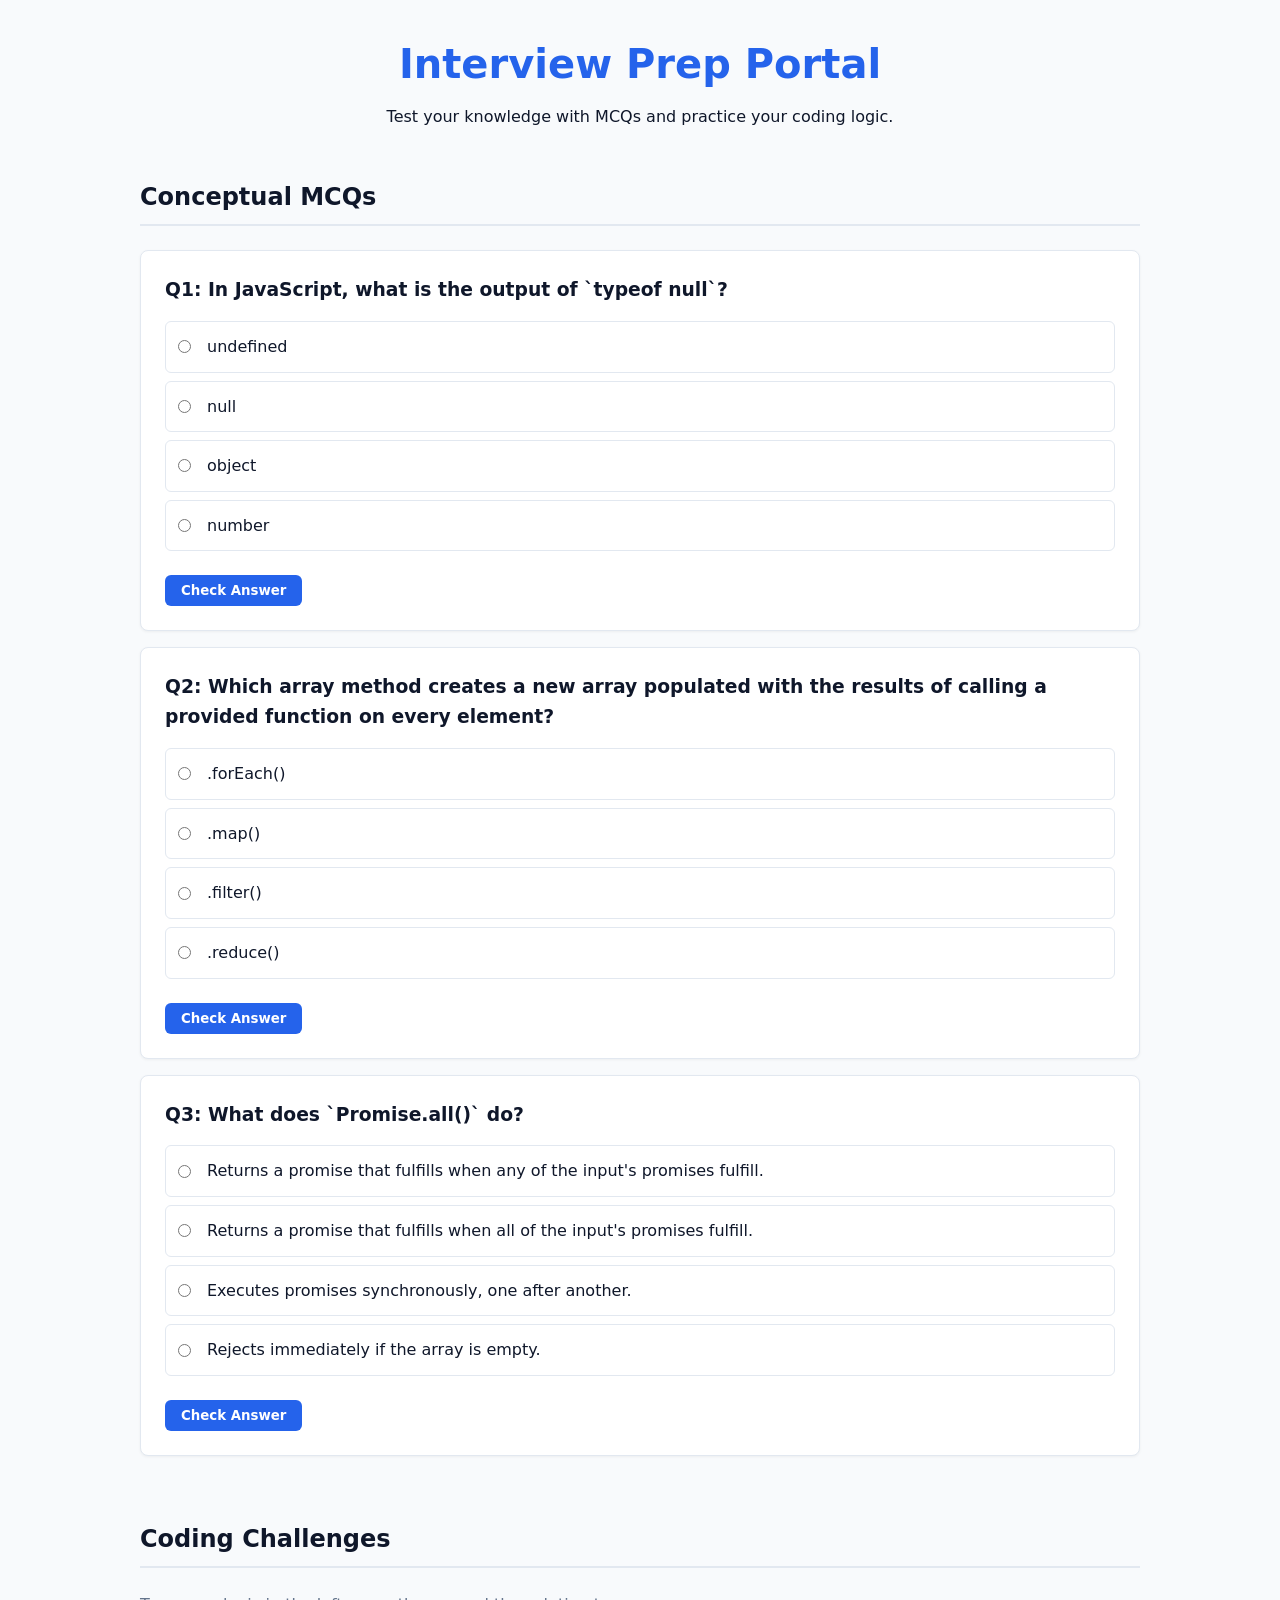
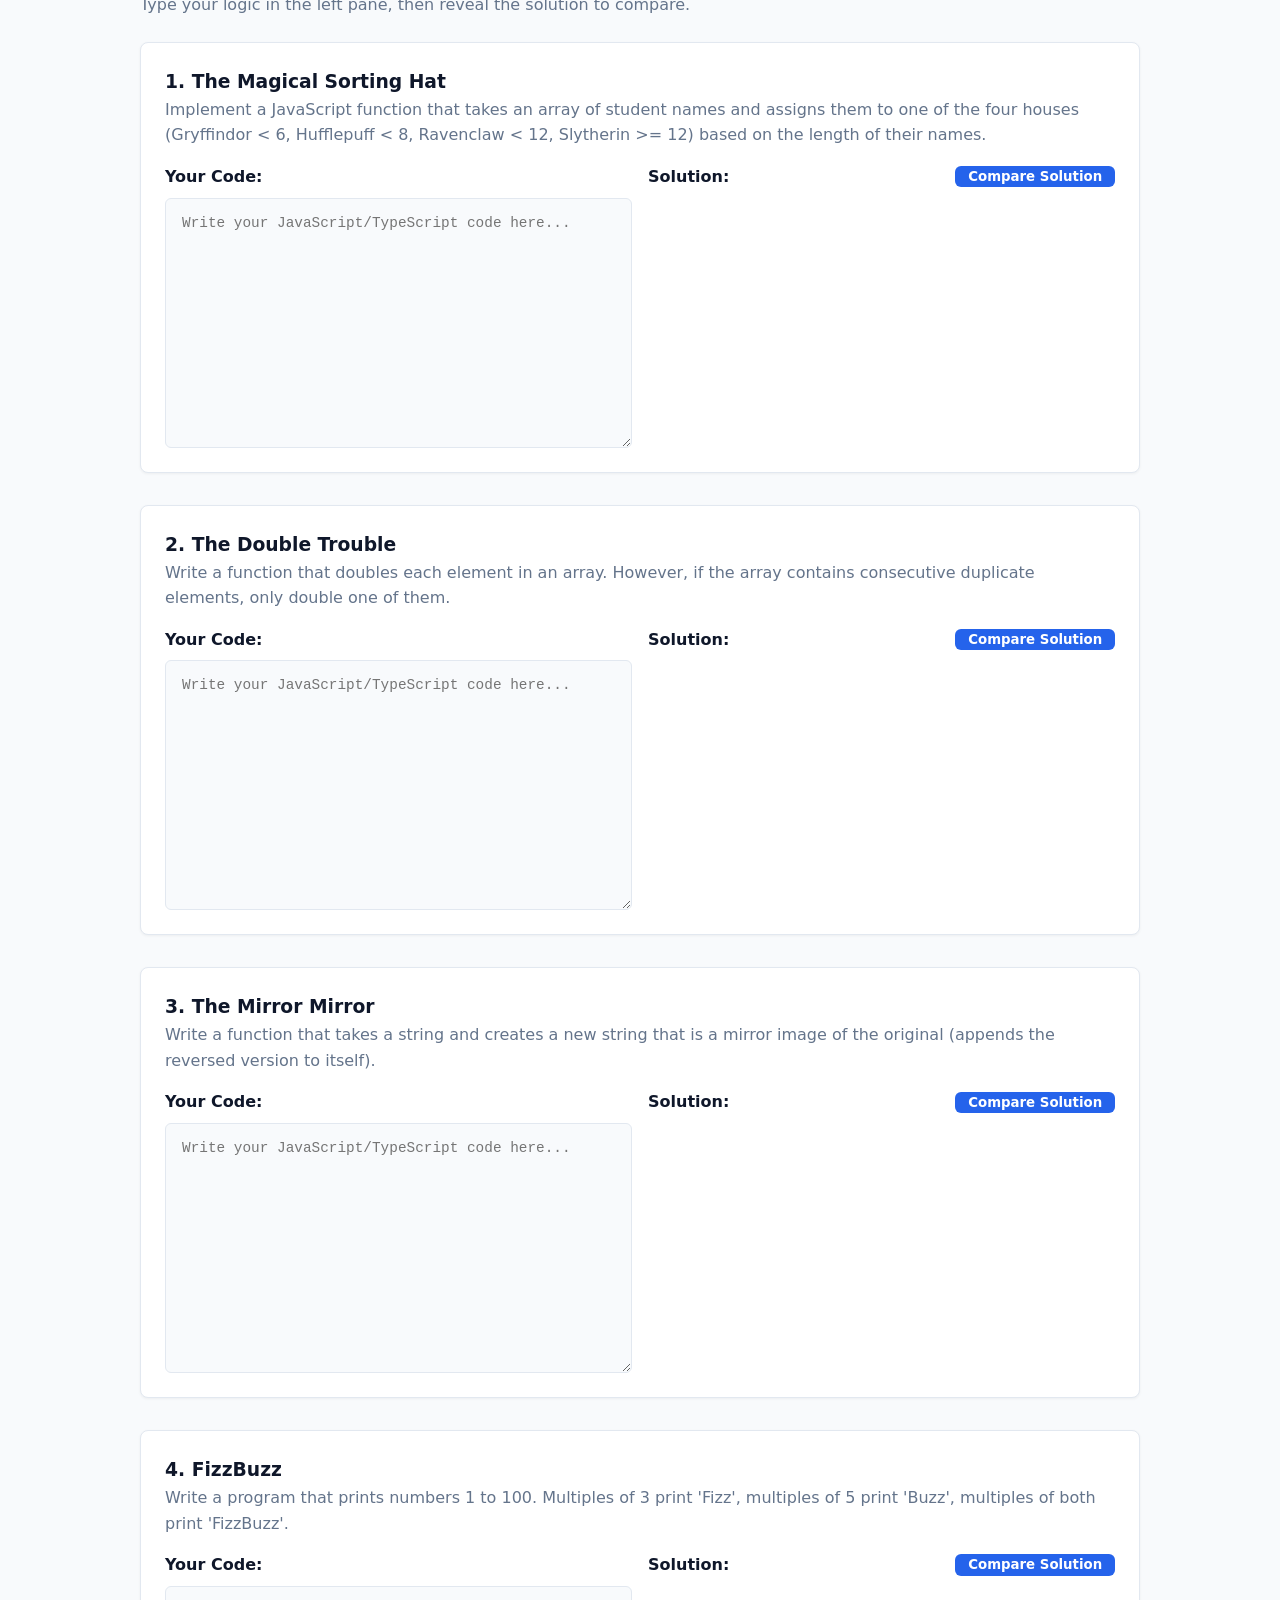
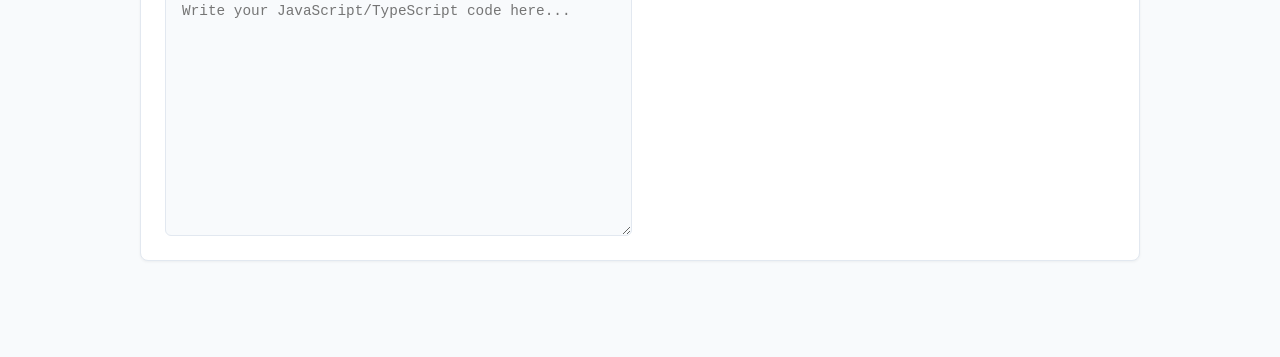
==== i.html @ 6fa6ce56 "first commit" ====
<!DOCTYPE html>
<html lang="en">
<head>
    <meta charset="UTF-8">
    <meta name="viewport" content="width=device-width, initial-scale=1.0">
    <title>Interview Prep Portal</title>
    <style>
        :root {
            --primary: #2563eb;
            --primary-hover: #1d4ed8;
            --bg-color: #f8fafc;
            --card-bg: #ffffff;
            --text-main: #0f172a;
            --text-muted: #64748b;
            --success: #16a34a;
            --error: #dc2626;
            --border: #e2e8f0;
        }

        * {
            box-sizing: border-box;
            margin: 0;
            padding: 0;
            font-family: 'Segoe UI', system-ui, -apple-system, sans-serif;
        }

        body {
            background-color: var(--bg-color);
            color: var(--text-main);
            line-height: 1.6;
            padding: 2rem 1rem;
        }

        .container {
            max-width: 1000px;
            margin: 0 auto;
        }

        header {
            text-align: center;
            margin-bottom: 3rem;
        }

        header h1 {
            font-size: 2.5rem;
            color: var(--primary);
            margin-bottom: 0.5rem;
        }

        section {
            margin-bottom: 4rem;
        }

        h2 {
            border-bottom: 2px solid var(--border);
            padding-bottom: 0.5rem;
            margin-bottom: 1.5rem;
        }

        /* MCQ Styles */
        .mcq-card {
            background: var(--card-bg);
            border: 1px solid var(--border);
            border-radius: 8px;
            padding: 1.5rem;
            margin-bottom: 1rem;
            box-shadow: 0 1px 3px rgba(0,0,0,0.05);
        }

        .mcq-options {
            list-style: none;
            margin-top: 1rem;
        }

        .mcq-options li {
            margin-bottom: 0.5rem;
        }

        .mcq-options label {
            display: flex;
            align-items: center;
            padding: 0.75rem;
            border: 1px solid var(--border);
            border-radius: 6px;
            cursor: pointer;
            transition: background 0.2s;
        }

        .mcq-options label:hover {
            background: var(--bg-color);
        }

        .mcq-options input[type="radio"] {
            margin-right: 1rem;
        }

        .feedback {
            margin-top: 1rem;
            font-weight: 600;
            display: none;
        }

        .feedback.correct { color: var(--success); display: block; }
        .feedback.incorrect { color: var(--error); display: block; }

        button {
            background-color: var(--primary);
            color: white;
            border: none;
            padding: 0.5rem 1rem;
            border-radius: 6px;
            font-weight: 600;
            cursor: pointer;
            margin-top: 1rem;
            transition: background 0.2s;
        }

        button:hover { background-color: var(--primary-hover); }

        /* Coding Problem Styles */
        .code-card {
            background: var(--card-bg);
            border: 1px solid var(--border);
            border-radius: 8px;
            padding: 1.5rem;
            margin-bottom: 2rem;
            box-shadow: 0 1px 3px rgba(0,0,0,0.05);
        }

        .code-description {
            margin-bottom: 1rem;
            color: var(--text-muted);
        }

        .editor-container {
            display: flex;
            flex-direction: column;
            gap: 1rem;
        }

        @media (min-width: 768px) {
            .editor-container {
                flex-direction: row;
            }
        }

        .code-area {
            flex: 1;
            display: flex;
            flex-direction: column;
        }

        textarea, pre {
            width: 100%;
            height: 250px;
            padding: 1rem;
            border-radius: 6px;
            font-family: 'Courier New', Courier, monospace;
            font-size: 0.9rem;
            border: 1px solid var(--border);
            resize: vertical;
        }

        textarea {
            background: var(--bg-color);
            color: var(--text-main);
        }

        textarea:focus {
            outline: none;
            border-color: var(--primary);
            box-shadow: 0 0 0 3px rgba(37, 99, 235, 0.1);
        }

        pre {
            background: #1e293b;
            color: #f8fafc;
            overflow-x: auto;
            display: none; 
        }

        .solution-wrapper {
            flex: 1;
            display: flex;
            flex-direction: column;
        }
        
        .solution-wrapper.visible pre {
            display: block;
        }

        .top-bar {
            display: flex;
            justify-content: space-between;
            align-items: center;
            margin-bottom: 0.5rem;
        }
    </style>
</head>
<body>

    <div class="container">
        <header>
            <h1>Interview Prep Portal</h1>
            <p>Test your knowledge with MCQs and practice your coding logic.</p>
        </header>

        <section id="mcq-section">
            <h2>Conceptual MCQs</h2>
            <div id="mcq-container">
                </div>
        </section>

        <section id="coding-section">
            <h2>Coding Challenges</h2>
            <p style="margin-bottom: 1.5rem; color: var(--text-muted);">Type your logic in the left pane, then reveal the solution to compare.</p>
            <div id="coding-container">
                </div>
        </section>
    </div>

    <script>
        // --- MCQ Data ---
        const mcqs = [
            {
                id: 1,
                question: "In JavaScript, what is the output of `typeof null`?",
                options: ["undefined", "null", "object", "number"],
                answer: 2 
            },
            {
                id: 2,
                question: "Which array method creates a new array populated with the results of calling a provided function on every element?",
                options: [".forEach()", ".map()", ".filter()", ".reduce()"],
                answer: 1 
            },
            {
                id: 3,
                question: "What does `Promise.all()` do?",
                options: [
                    "Returns a promise that fulfills when any of the input's promises fulfill.",
                    "Returns a promise that fulfills when all of the input's promises fulfill.",
                    "Executes promises synchronously, one after another.",
                    "Rejects immediately if the array is empty."
                ],
                answer: 1
            }
        ];

        // --- Coding Problems Data ---
        const codingProblems = [
            {
                id: 1,
                title: "1. The Magical Sorting Hat",
                description: "Implement a JavaScript function that takes an array of student names and assigns them to one of the four houses (Gryffindor < 6, Hufflepuff < 8, Ravenclaw < 12, Slytherin >= 12) based on the length of their names.",
                solution: "function SortSstudent(e) {\n    const house = [\"Gryffindor\", \"Hufflepuff\", \"Ravenclaw\", \"Slytherin\"];\n\n    for (let i = 0; i < e.length; i++) {\n        if (e[i].length < 6) {\n            console.log(e[i] + \"-\" + house[0]);\n        } else if (e[i].length < 8) {\n            console.log(e[i] + \"-\" + house[1]);\n        } else if (e[i].length < 12) {\n            console.log(e[i] + \"-\" + house[2]);\n        } else {\n            console.log(e[i] + \"-\" + house[3]);\n            break;\n        }\n    }\n}"
            },
            {
                id: 2,
                title: "2. The Double Trouble",
                description: "Write a function that doubles each element in an array. However, if the array contains consecutive duplicate elements, only double one of them.",
                solution: "function Doubles(e) {\n    const result = []\n    for (let i = 0; i < e.length; i++) {\n        if (e[i] > 0 && e[i] === e[i - 1]) {\n            result.push(e[i]);\n        } else {\n            result.push(e[i] * 2);\n        }\n    }\n    return result;\n}"
            },
            {
                id: 3,
                title: "3. The Mirror Mirror",
                description: "Write a function that takes a string and creates a new string that is a mirror image of the original (appends the reversed version to itself).",
                solution: "function MirrorMirror(e) {\n    const reverse = e.split(\"\").reverse().join(\"\");\n    return e + reverse;\n}"
            },
            {
                id: 4,
                title: "4. FizzBuzz",
                description: "Write a program that prints numbers 1 to 100. Multiples of 3 print 'Fizz', multiples of 5 print 'Buzz', multiples of both print 'FizzBuzz'.",
                solution: "function FizzBuzz() {\n    for (let i = 1; i <= 100; i++) {\n        if (i % 3 === 0 && i % 5 === 0) {\n            console.log(\"FizzBuzz\")\n        } else if (i % 3 === 0) {\n            console.log(\"Fizz\")\n        } else if (i % 5 === 0) {\n            console.log(\"Buzz\")\n        } else {\n            console.log(i)\n        }\n    }\n}"
            }
        ];

        // --- Render MCQs ---
        const mcqContainer = document.getElementById('mcq-container');
        
        mcqs.forEach((q, index) => {
            const card = document.createElement('div');
            card.className = 'mcq-card';
            
            let optionsHTML = '';
            q.options.forEach((opt, optIdx) => {
                optionsHTML += `
                    <li>
                        <label>
                            <input type="radio" name="q${q.id}" value="${optIdx}">
                            ${opt}
                        </label>
                    </li>
                `;
            });

            card.innerHTML = `
                <h3>Q${index + 1}: ${q.question}</h3>
                <ul class="mcq-options">
                    ${optionsHTML}
                </ul>
                <button onclick="checkAnswer(${q.id}, ${q.answer})">Check Answer</button>
                <div id="feedback-${q.id}" class="feedback"></div>
            `;
            mcqContainer.appendChild(card);
        });

        // Fixed the query selectors in this function
        function checkAnswer(questionId, correctAnswerIndex) {
            const selected = document.querySelector(`input[name="q${questionId}"]:checked`);
            const feedbackEl = document.getElementById(`feedback-${questionId}`);
            
            if (!selected) {
                feedbackEl.textContent = "Please select an option first.";
                feedbackEl.className = "feedback incorrect";
                return;
            }

            if (parseInt(selected.value) === correctAnswerIndex) {
                feedbackEl.textContent = "Correct! Well done.";
                feedbackEl.className = "feedback correct";
            } else {
                feedbackEl.textContent = "Incorrect. Try again!";
                feedbackEl.className = "feedback incorrect";
            }
        }

        // --- Render Coding Problems ---
        const codingContainer = document.getElementById('coding-container');

        codingProblems.forEach((prob) => {
            const card = document.createElement('div');
            card.className = 'code-card';
            
            card.innerHTML = `
                <h3>${prob.title}</h3>
                <p class="code-description">${prob.description}</p>
                
                <div class="editor-container">
                    <div class="code-area">
                        <div class="top-bar">
                            <strong>Your Code:</strong>
                        </div>
                        <textarea placeholder="Write your JavaScript/TypeScript code here..."></textarea>
                    </div>
                    
                    <div class="solution-wrapper" id="solution-wrapper-${prob.id}">
                        <div class="top-bar">
                            <strong>Solution:</strong>
                            <button onclick="toggleSolution(${prob.id})" style="margin-top: 0; padding: 0.2rem 0.8rem;">Compare Solution</button>
                        </div>
                        <pre><code>${prob.solution.replace(/</g, '&lt;').replace(/>/g, '&gt;')}</code></pre>
                    </div>
                </div>
            `;
            codingContainer.appendChild(card);
        });

        // Fixed the element targeting in this function
        function toggleSolution(problemId) {
            const wrapper = document.getElementById(`solution-wrapper-${problemId}`);
            wrapper.classList.toggle('visible');
            
            const btn = wrapper.querySelector('button');
            if (wrapper.classList.contains('visible')) {
                btn.textContent = 'Hide Solution';
            } else {
                btn.textContent = 'Compare Solution';
            }
        }
    </script>
</body>
</html>
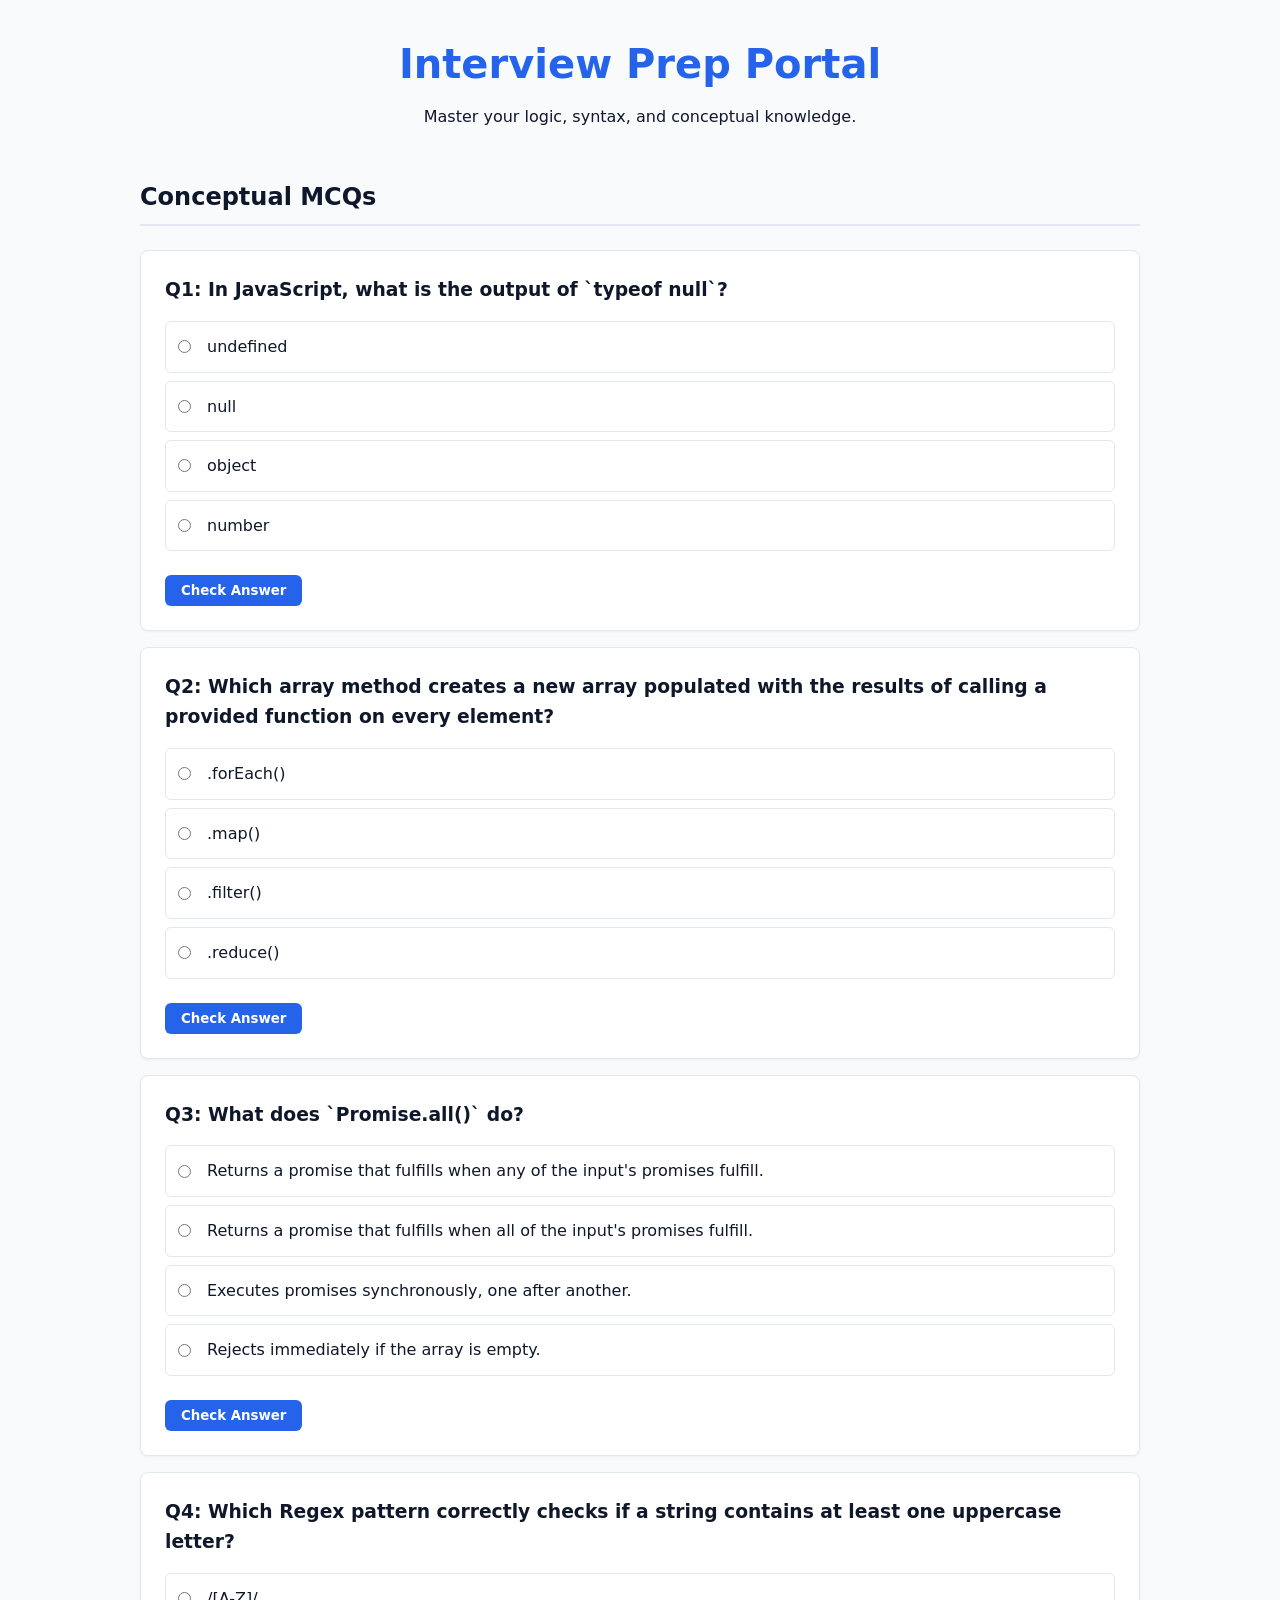
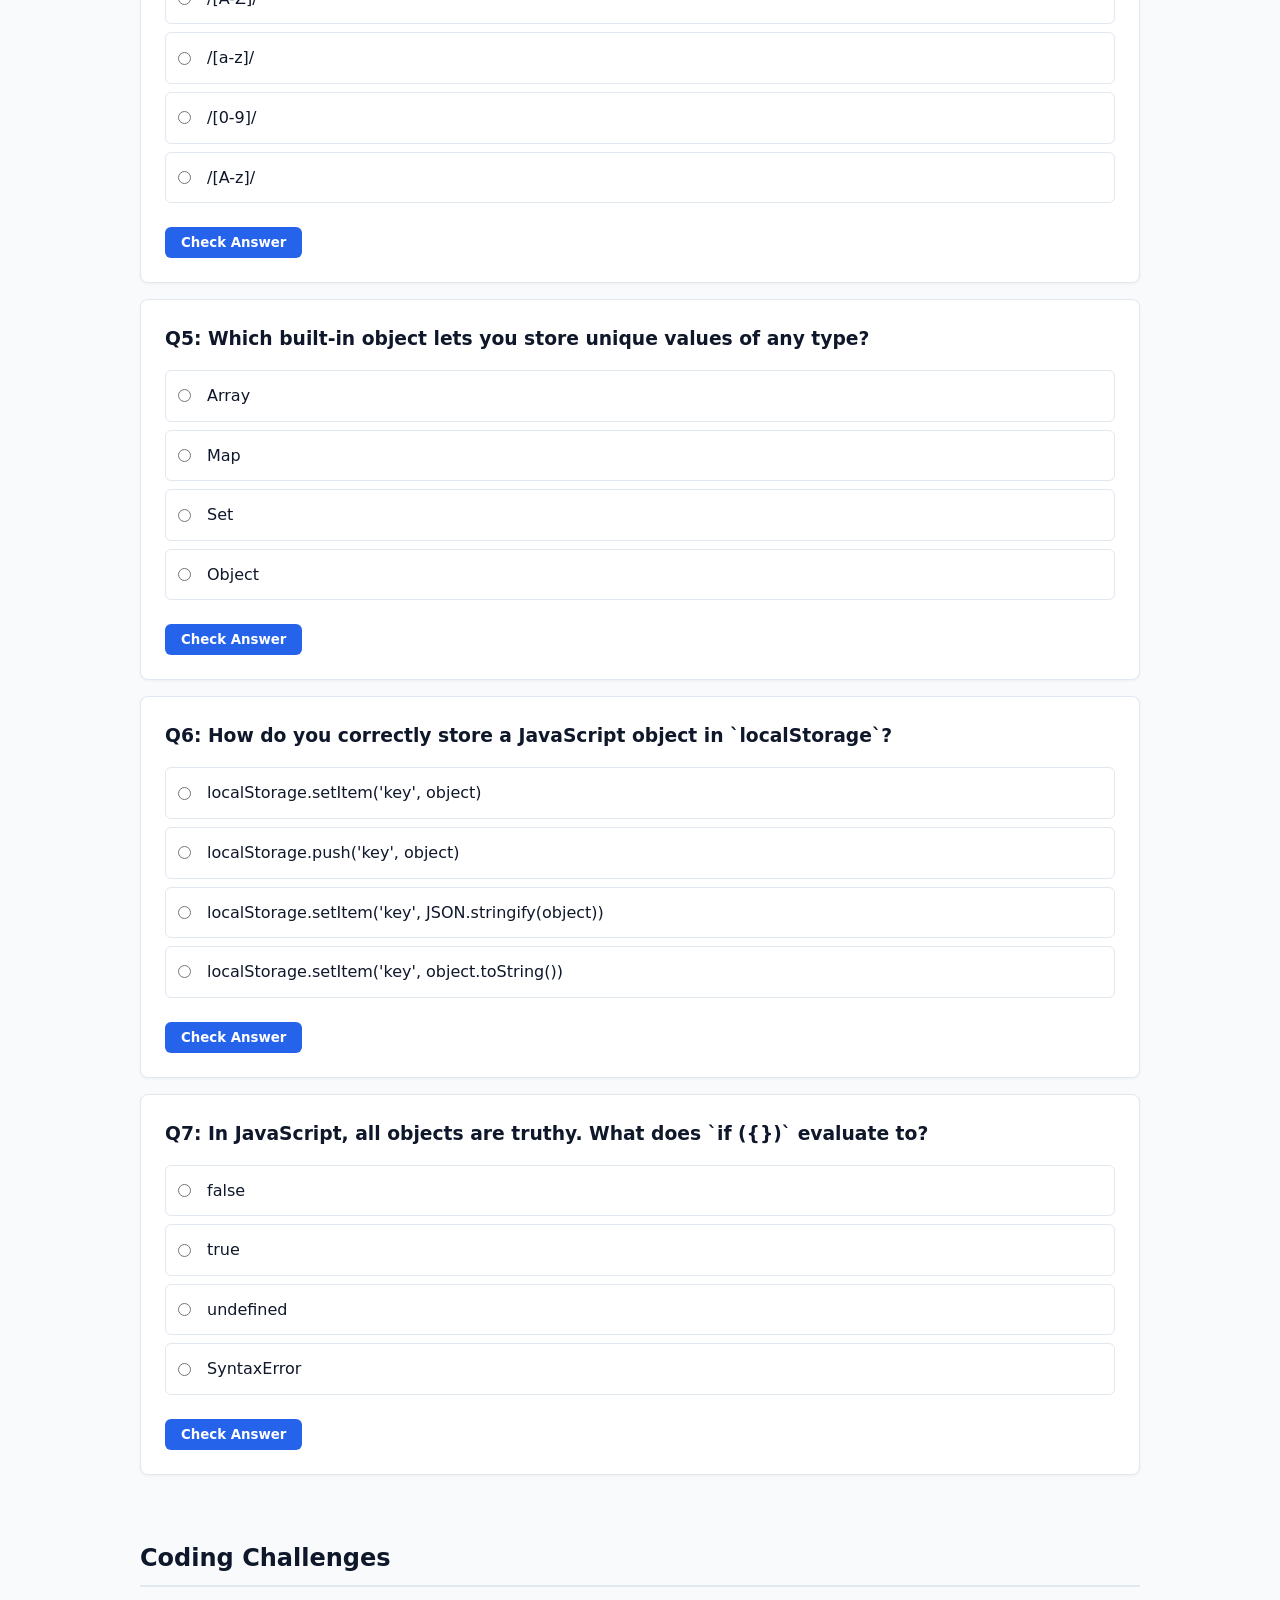
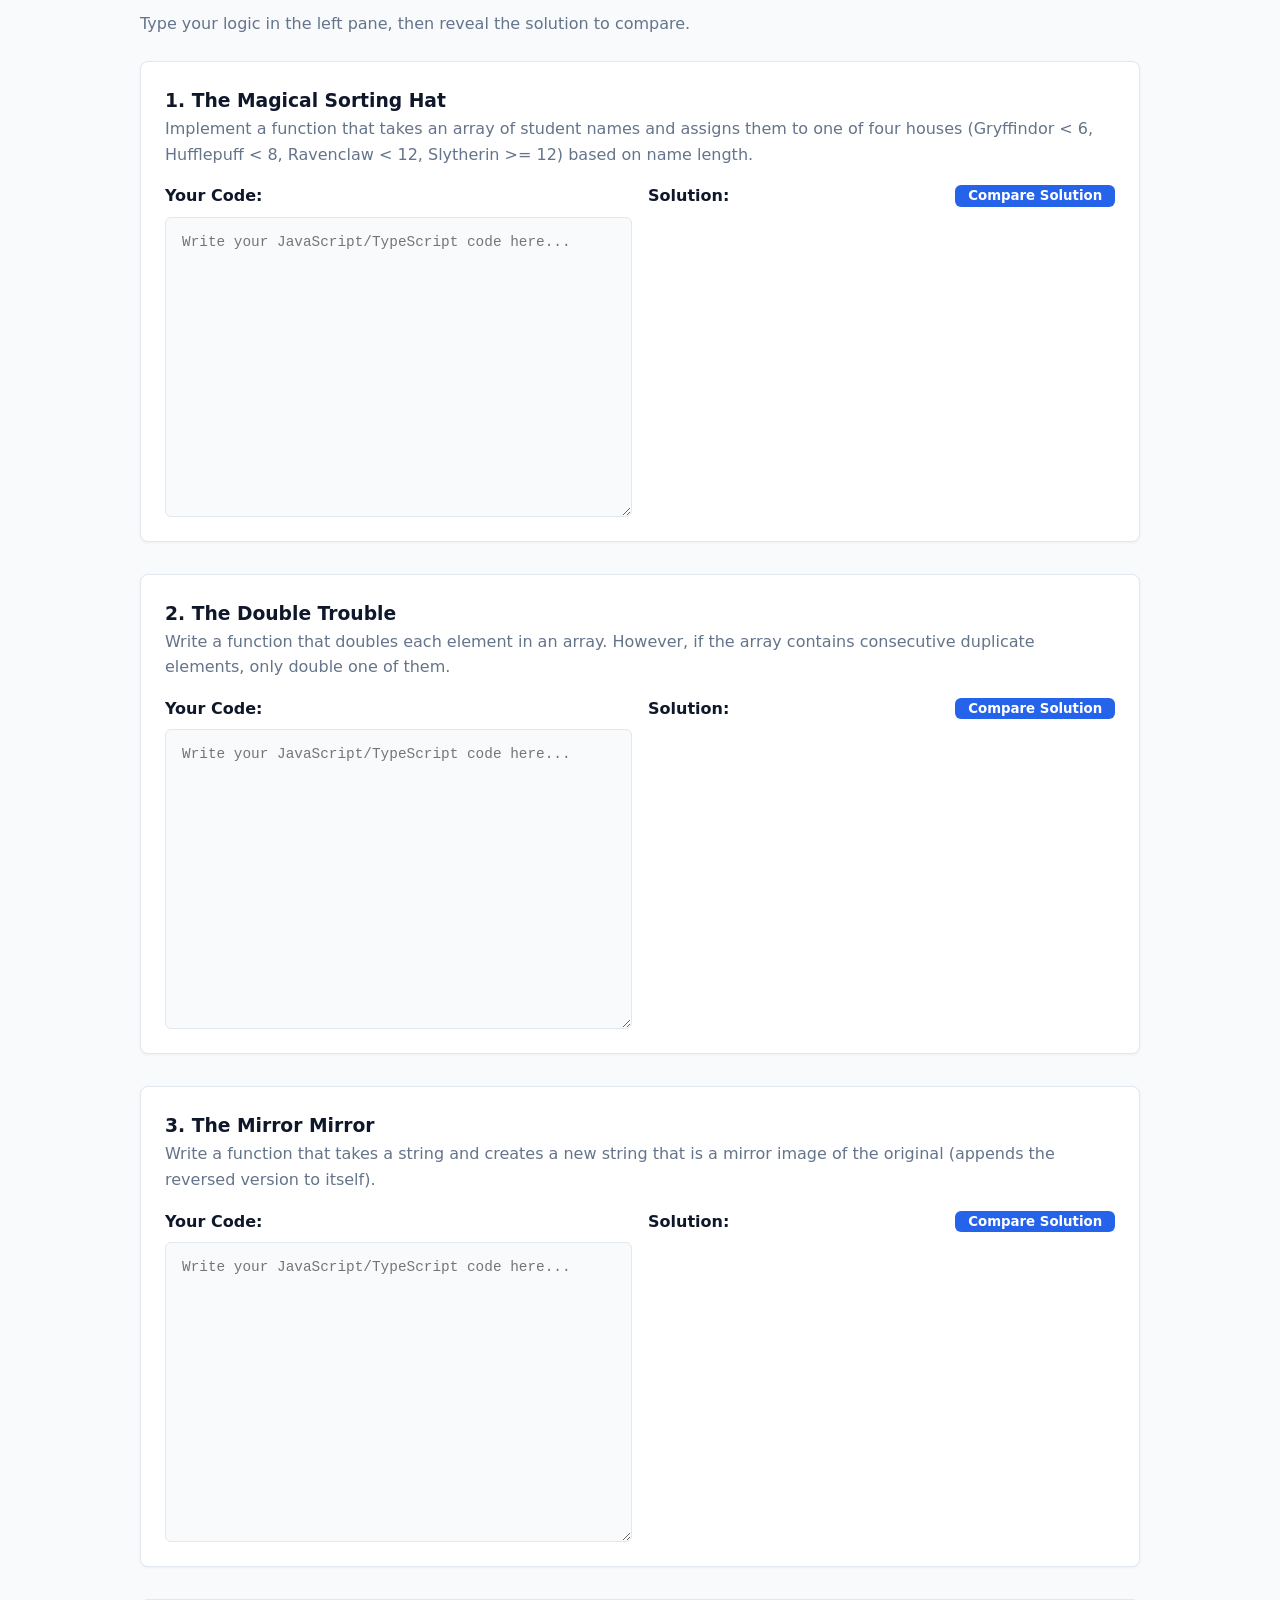
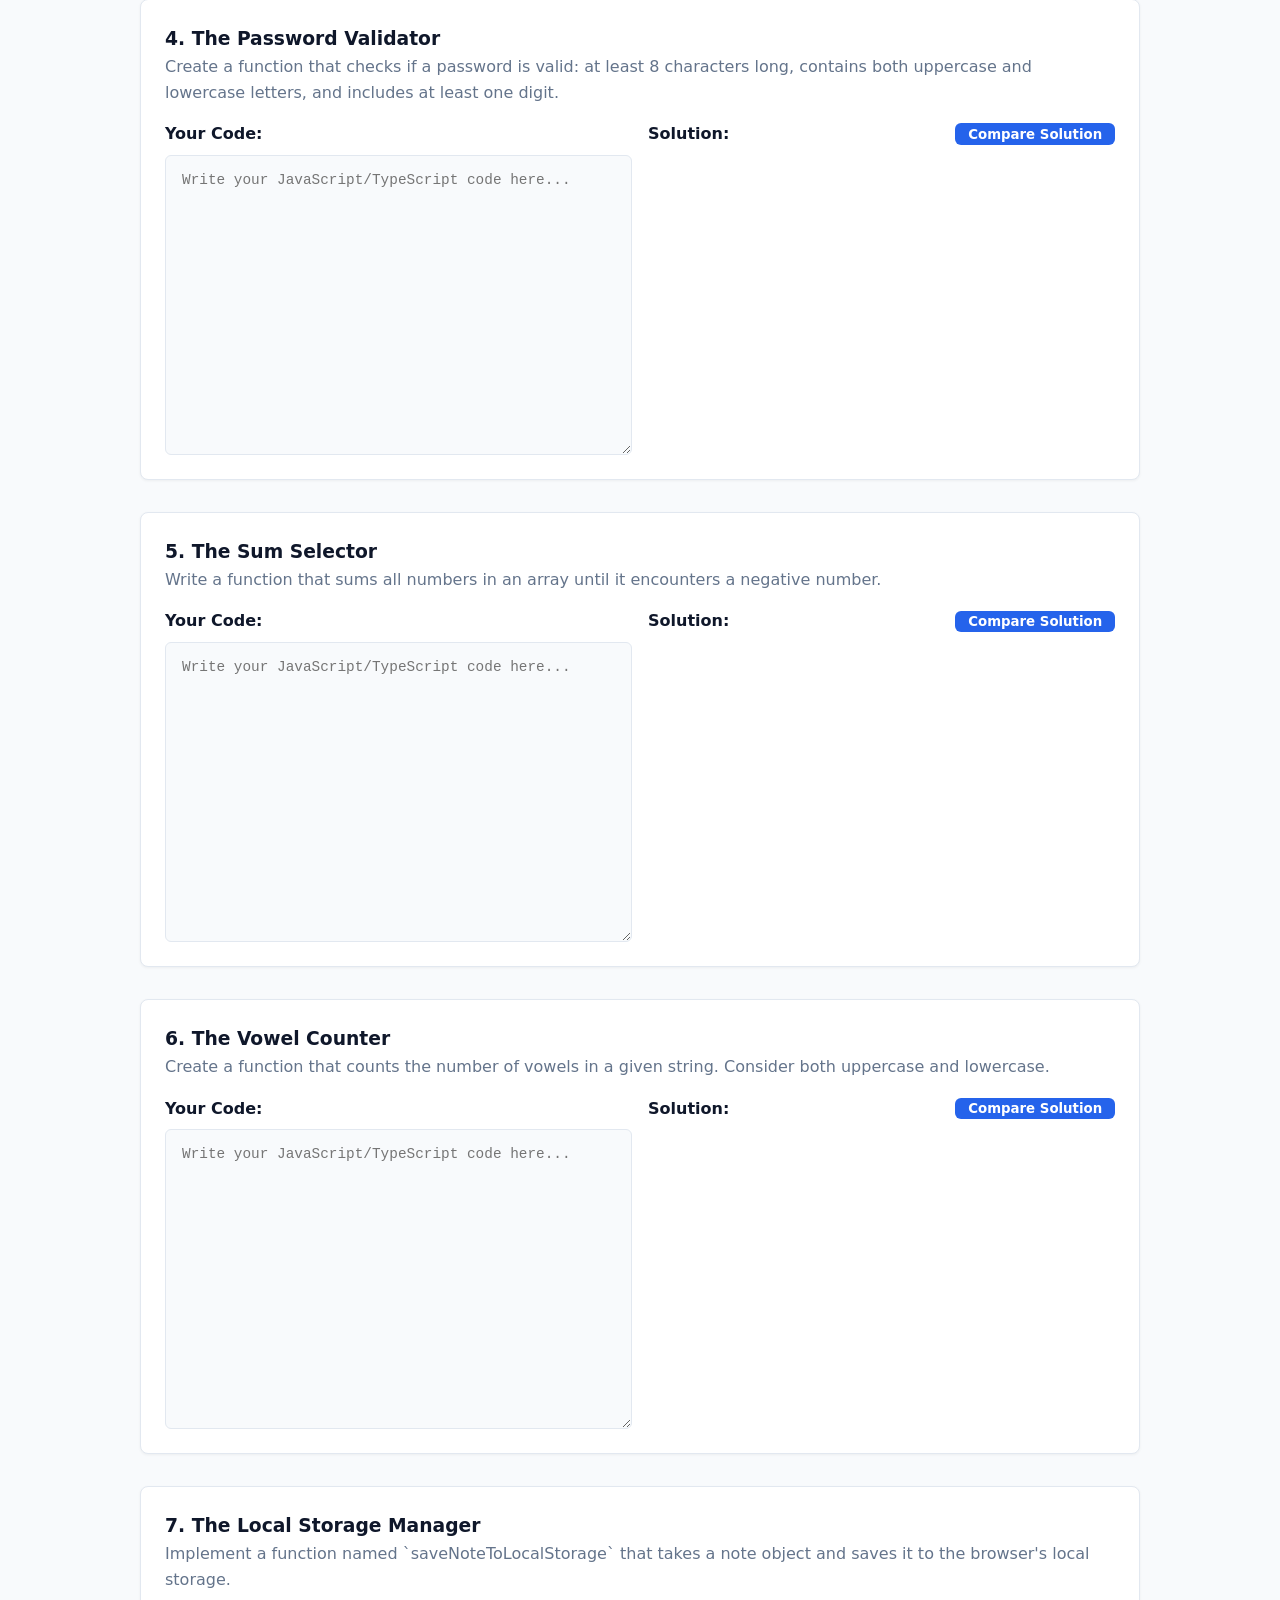
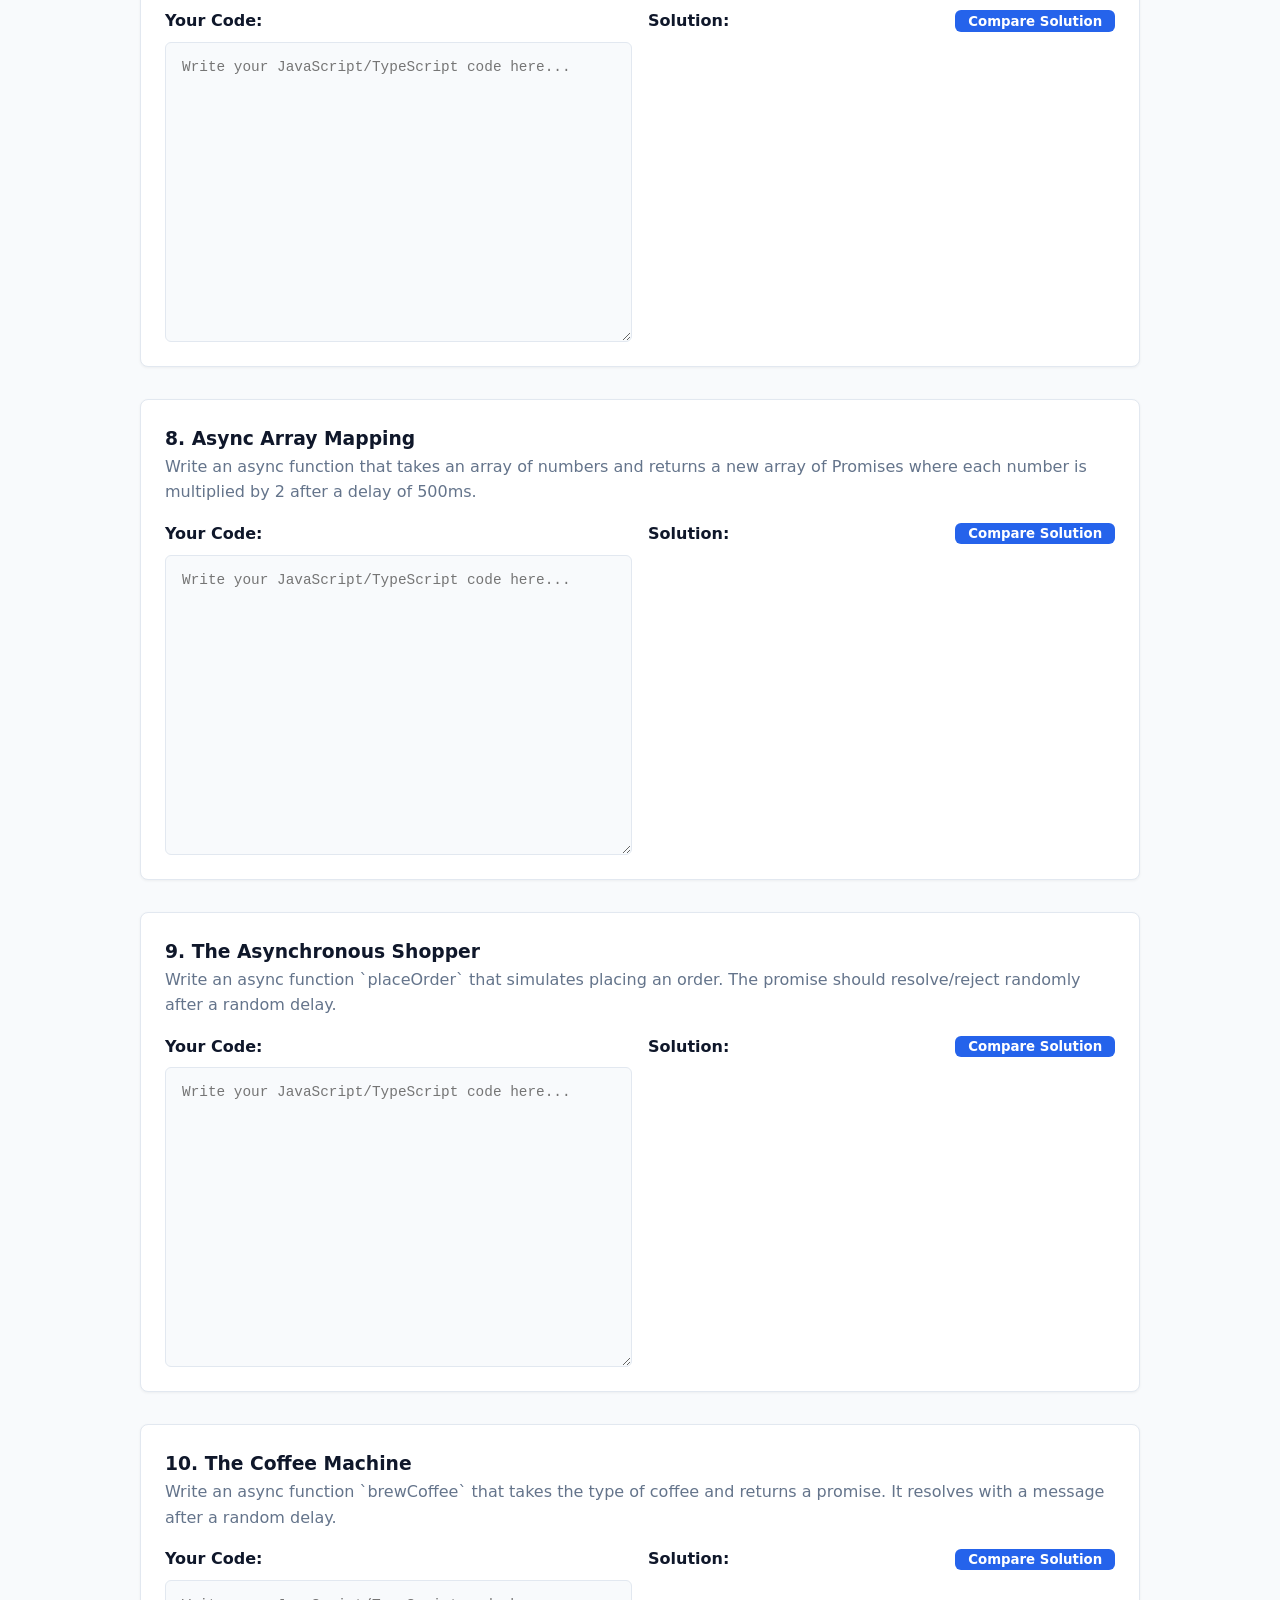
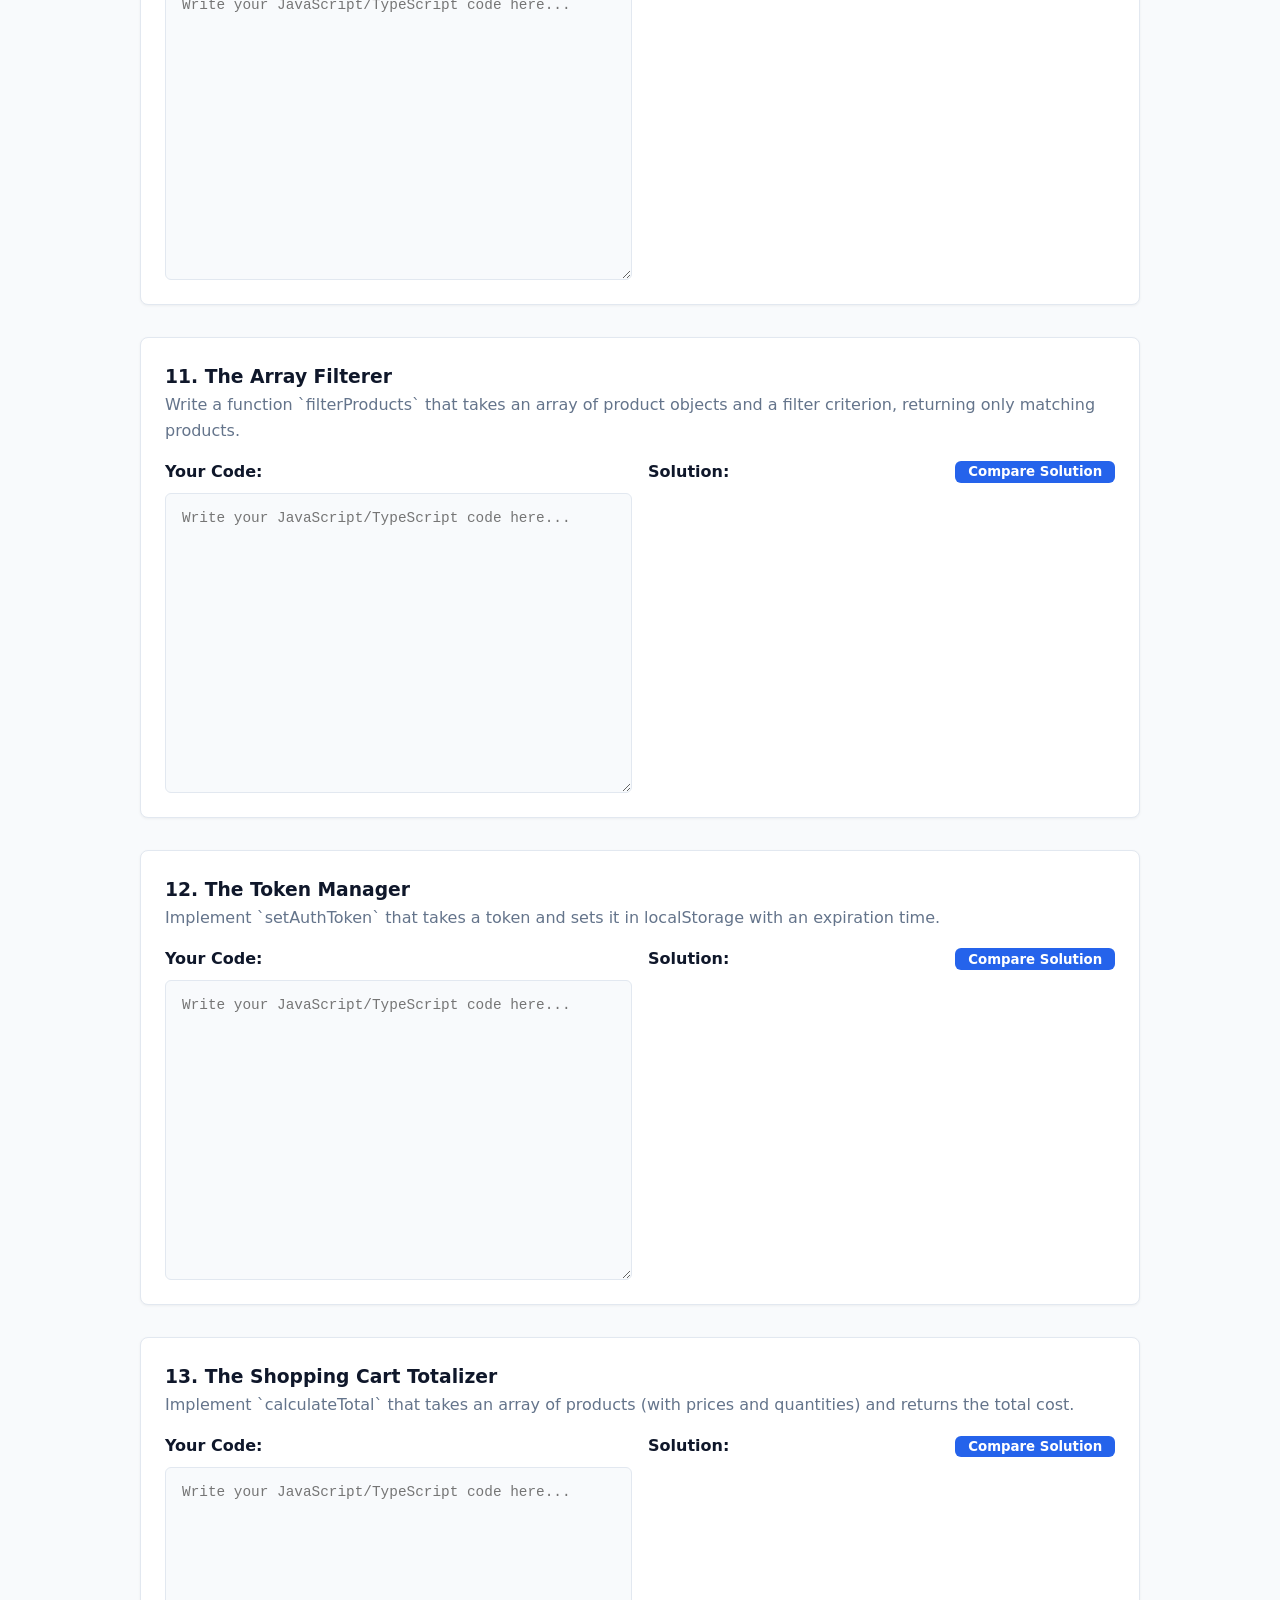
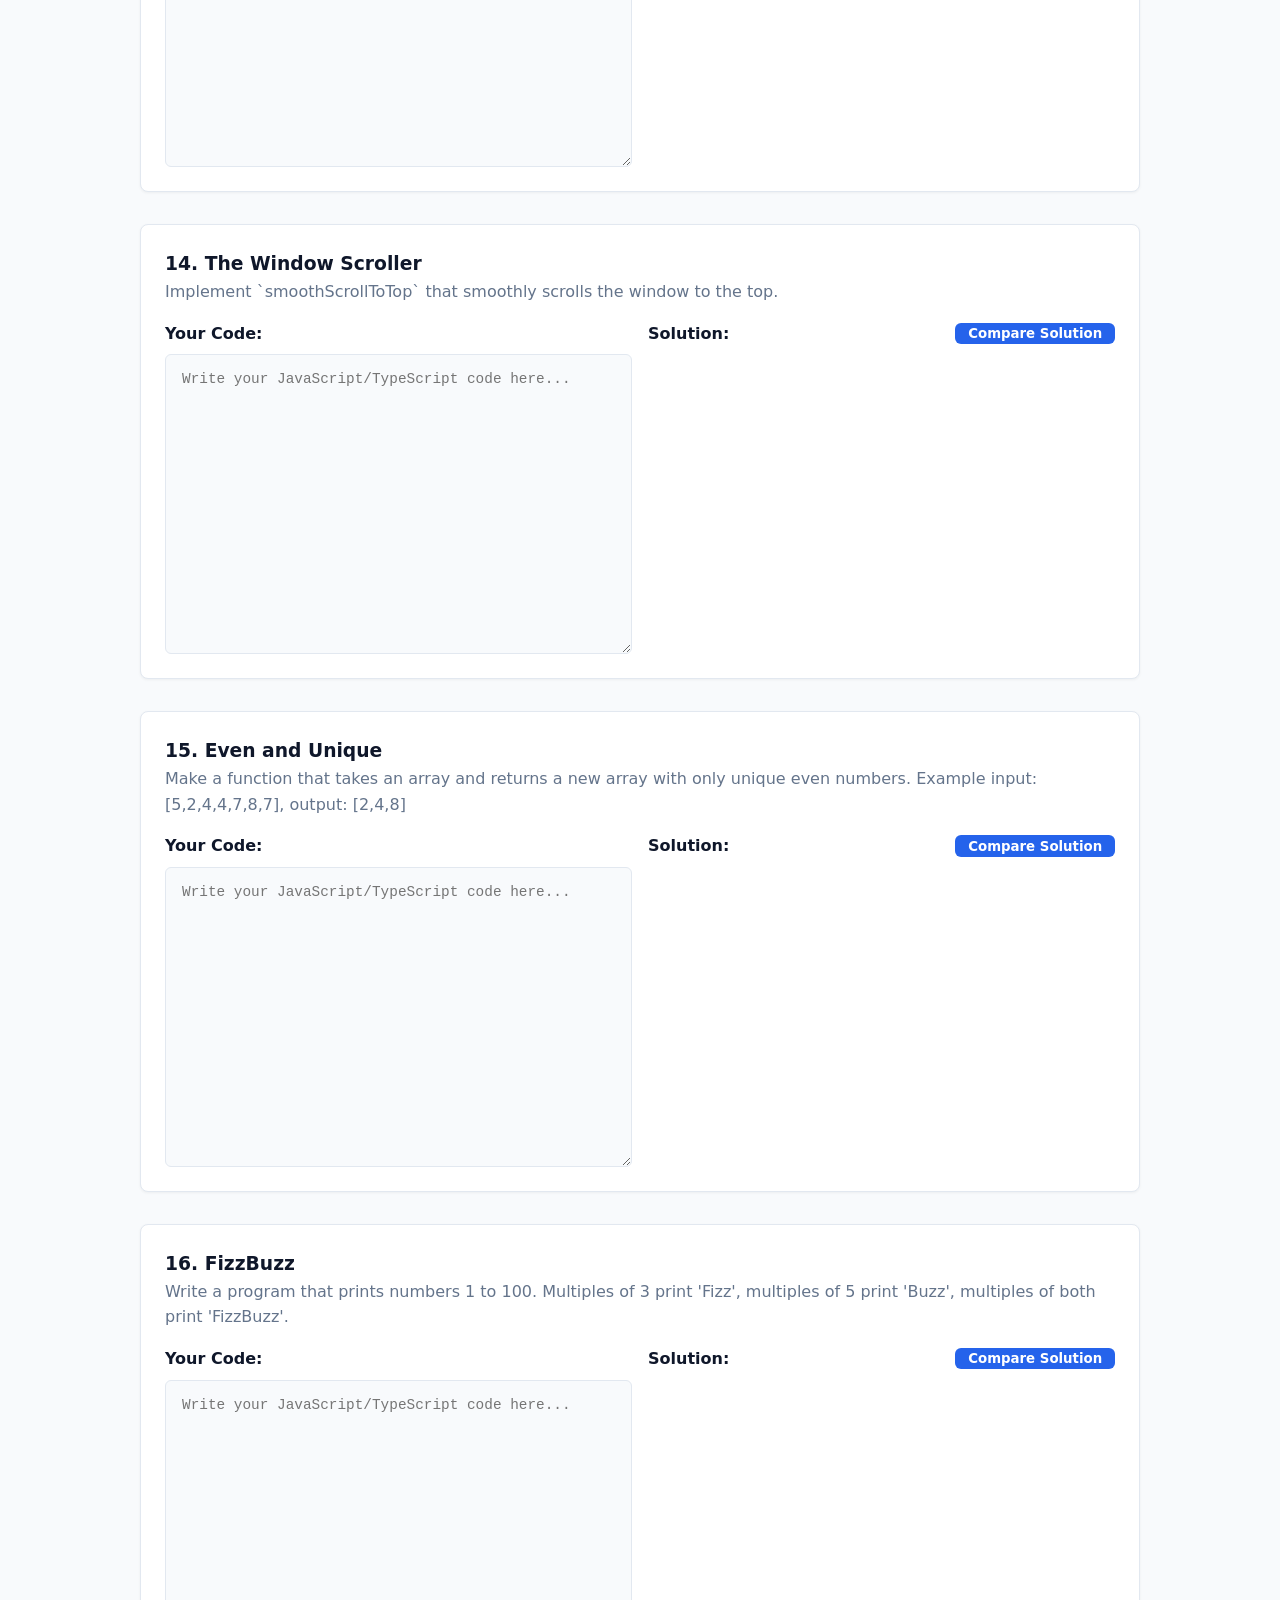
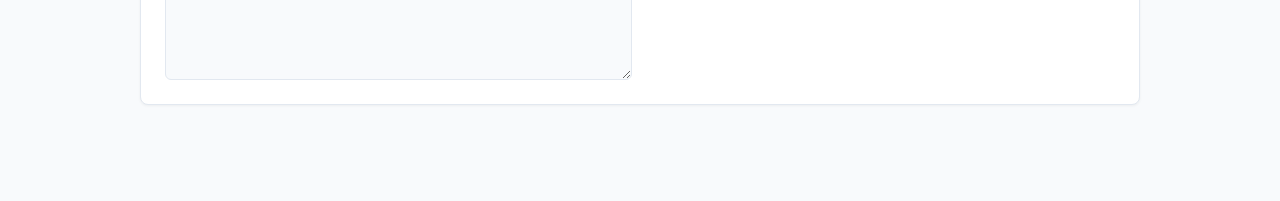
==== commit e741894c: "More Questions" ====
--- a/i.html
+++ b/i.html
@@ -3,7 +3,7 @@
 <head>
     <meta charset="UTF-8">
     <meta name="viewport" content="width=device-width, initial-scale=1.0">
-    <title>Interview Prep Portal</title>
+    <title>Full-Stack Interview Prep Portal</title>
     <style>
         :root {
             --primary: #2563eb;
@@ -152,7 +152,7 @@
 
         textarea, pre {
             width: 100%;
-            height: 250px;
+            height: 300px;
             padding: 1rem;
             border-radius: 6px;
             font-family: 'Courier New', Courier, monospace;
@@ -202,7 +202,7 @@
     <div class="container">
         <header>
             <h1>Interview Prep Portal</h1>
-            <p>Test your knowledge with MCQs and practice your coding logic.</p>
+            <p>Master your logic, syntax, and conceptual knowledge.</p>
         </header>
 
         <section id="mcq-section">
@@ -244,6 +244,35 @@
                     "Rejects immediately if the array is empty."
                 ],
                 answer: 1
+            },
+            {
+                id: 4,
+                question: "Which Regex pattern correctly checks if a string contains at least one uppercase letter?",
+                options: ["/[A-Z]/", "/[a-z]/", "/[0-9]/", "/[A-z]/"],
+                answer: 0
+            },
+            {
+                id: 5,
+                question: "Which built-in object lets you store unique values of any type?",
+                options: ["Array", "Map", "Set", "Object"],
+                answer: 2
+            },
+            {
+                id: 6,
+                question: "How do you correctly store a JavaScript object in `localStorage`?",
+                options: [
+                    "localStorage.setItem('key', object)",
+                    "localStorage.push('key', object)",
+                    "localStorage.setItem('key', JSON.stringify(object))",
+                    "localStorage.setItem('key', object.toString())"
+                ],
+                answer: 2
+            },
+            {
+                id: 7,
+                question: "In JavaScript, all objects are truthy. What does `if ({})` evaluate to?",
+                options: ["false", "true", "undefined", "SyntaxError"],
+                answer: 1
             }
         ];
 
@@ -252,8 +281,8 @@
             {
                 id: 1,
                 title: "1. The Magical Sorting Hat",
-                description: "Implement a JavaScript function that takes an array of student names and assigns them to one of the four houses (Gryffindor < 6, Hufflepuff < 8, Ravenclaw < 12, Slytherin >= 12) based on the length of their names.",
-                solution: "function SortSstudent(e) {\n    const house = [\"Gryffindor\", \"Hufflepuff\", \"Ravenclaw\", \"Slytherin\"];\n\n    for (let i = 0; i < e.length; i++) {\n        if (e[i].length < 6) {\n            console.log(e[i] + \"-\" + house[0]);\n        } else if (e[i].length < 8) {\n            console.log(e[i] + \"-\" + house[1]);\n        } else if (e[i].length < 12) {\n            console.log(e[i] + \"-\" + house[2]);\n        } else {\n            console.log(e[i] + \"-\" + house[3]);\n            break;\n        }\n    }\n}"
+                description: "Implement a function that takes an array of student names and assigns them to one of four houses (Gryffindor < 6, Hufflepuff < 8, Ravenclaw < 12, Slytherin >= 12) based on name length.",
+                solution: "function SortStudent(e) {\n    const house = [\"Gryffindor\", \"Hufflepuff\", \"Ravenclaw\", \"Slytherin\"];\n\n    for (let i = 0; i < e.length; i++) {\n        if (e[i].length < 6) {\n            console.log(e[i] + \"-\" + house[0]);\n        } else if (e[i].length < 8) {\n            console.log(e[i] + \"-\" + house[1]);\n        } else if (e[i].length < 12) {\n            console.log(e[i] + \"-\" + house[2]);\n        } else {\n            console.log(e[i] + \"-\" + house[3]);\n            break;\n        }\n    }\n}"
             },
             {
                 id: 2,
@@ -269,7 +298,79 @@
             },
             {
                 id: 4,
-                title: "4. FizzBuzz",
+                title: "4. The Password Validator",
+                description: "Create a function that checks if a password is valid: at least 8 characters long, contains both uppercase and lowercase letters, and includes at least one digit.",
+                solution: "function ValidatePassword(password) {\n    const length = password.length >= 8;\n    const UpperCase = /[A-Z]/.test(password);\n    const LowerCase = /[a-z]/.test(password);\n    const Number = /[0-9]/.test(password);\n\n    if (length && UpperCase && LowerCase && Number) {\n        return \"Password is Valid\"\n    } else {\n        return \"Password Invalid\"\n    }\n}"
+            },
+            {
+                id: 5,
+                title: "5. The Sum Selector",
+                description: "Write a function that sums all numbers in an array until it encounters a negative number.",
+                solution: "function Sum(e) {\n    let sum = 0\n    for (let i = 0; i < e.length; i++) {\n        if (e[i] < 0) {\n            break;\n        } else {\n            sum += e[i];\n        }\n    }\n    return sum;\n}"
+            },
+            {
+                id: 6,
+                title: "6. The Vowel Counter",
+                description: "Create a function that counts the number of vowels in a given string. Consider both uppercase and lowercase.",
+                solution: "function Vowels(e) {\n    const vowels = [\"a\", \"A\", \"e\", \"E\", \"i\", \"I\", \"o\", \"O\", \"u\", \"U\"];\n    let count = 0;\n\n    for (let i = 0; i < e.length; i++) {\n        if (vowels.includes(e[i])) {\n            count++;\n        }\n    }\n    return count;\n}"
+            },
+            {
+                id: 7,
+                title: "7. The Local Storage Manager",
+                description: "Implement a function named `saveNoteToLocalStorage` that takes a note object and saves it to the browser's local storage.",
+                solution: "function saveNoteToLocalStorage(e) {\n    localStorage.setItem(\"Note\", JSON.stringify(e))\n}"
+            },
+            {
+                id: 8,
+                title: "8. Async Array Mapping",
+                description: "Write an async function that takes an array of numbers and returns a new array of Promises where each number is multiplied by 2 after a delay of 500ms.",
+                solution: "async function Mapping(e) {\n    const promises = e.map(arr => {\n        return new Promise(resolve =>\n            setTimeout(() => {\n                resolve(arr * 2)\n            }, 500)\n        )\n    })\n    return Promise.all(promises);\n}"
+            },
+            {
+                id: 9,
+                title: "9. The Asynchronous Shopper",
+                description: "Write an async function `placeOrder` that simulates placing an order. The promise should resolve/reject randomly after a random delay.",
+                solution: "async function placeOrder() {\n    const random = Math.random();\n    return new Promise((resolve, reject) => {\n        setTimeout(() => {\n            const success = Math.random() > 0.5;\n            if (success) {\n                resolve(\"Order Placed\")\n            } else {\n                reject(\"Order Not Placed\")\n            }\n        }, random * 10000);\n    })\n}"
+            },
+            {
+                id: 10,
+                title: "10. The Coffee Machine",
+                description: "Write an async function `brewCoffee` that takes the type of coffee and returns a promise. It resolves with a message after a random delay.",
+                solution: "async function brewCoffee(e) {\n    return new Promise((resolve) => {\n        setTimeout(() => {\n            resolve(`${e} is ready`);\n        }, Math.random() * 10000)\n    })\n}"
+            },
+            {
+                id: 11,
+                title: "11. The Array Filterer",
+                description: "Write a function `filterProducts` that takes an array of product objects and a filter criterion, returning only matching products.",
+                solution: "function filterProducts(e, query) {\n    return e.filter(product => product.productName.toLowerCase() === query.toLowerCase())\n}"
+            },
+            {
+                id: 12,
+                title: "12. The Token Manager",
+                description: "Implement `setAuthToken` that takes a token and sets it in localStorage with an expiration time.",
+                solution: "function setAuthToken(token) {\n    const expiryTime = Date.now() + 10000;\n    const data = {\n        token,\n        expiry: expiryTime\n    }\n    localStorage.setItem(\"AuthToken\", JSON.stringify(data));\n    return data\n}"
+            },
+            {
+                id: 13,
+                title: "13. The Shopping Cart Totalizer",
+                description: "Implement `calculateTotal` that takes an array of products (with prices and quantities) and returns the total cost.",
+                solution: "function calculateTotal(arr) {\n    let total = 0;\n    for (let i = 0; i < arr.length; i++) {\n        total += arr[i].price * arr[i].quantity\n    }\n    return total;\n}"
+            },
+            {
+                id: 14,
+                title: "14. The Window Scroller",
+                description: "Implement `smoothScrollToTop` that smoothly scrolls the window to the top.",
+                solution: "function smoothScrollToTop() {\n    window.scrollTo({\n        top: 0,\n        behavior: \"smooth\"\n    });\n}"
+            },
+            {
+                id: 15,
+                title: "15. Even and Unique",
+                description: "Make a function that takes an array and returns a new array with only unique even numbers. Example input: [5,2,4,4,7,8,7], output: [2,4,8]",
+                solution: "function GetEven(e) {\n    return [...new Set(e.filter(el => el % 2 === 0))]\n}"
+            },
+            {
+                id: 16,
+                title: "16. FizzBuzz",
                 description: "Write a program that prints numbers 1 to 100. Multiples of 3 print 'Fizz', multiples of 5 print 'Buzz', multiples of both print 'FizzBuzz'.",
                 solution: "function FizzBuzz() {\n    for (let i = 1; i <= 100; i++) {\n        if (i % 3 === 0 && i % 5 === 0) {\n            console.log(\"FizzBuzz\")\n        } else if (i % 3 === 0) {\n            console.log(\"Fizz\")\n        } else if (i % 5 === 0) {\n            console.log(\"Buzz\")\n        } else {\n            console.log(i)\n        }\n    }\n}"
             }
@@ -305,7 +406,6 @@
             mcqContainer.appendChild(card);
         });
 
-        // Fixed the query selectors in this function
         function checkAnswer(questionId, correctAnswerIndex) {
             const selected = document.querySelector(`input[name="q${questionId}"]:checked`);
             const feedbackEl = document.getElementById(`feedback-${questionId}`);
@@ -356,7 +456,6 @@
             codingContainer.appendChild(card);
         });
 
-        // Fixed the element targeting in this function
         function toggleSolution(problemId) {
             const wrapper = document.getElementById(`solution-wrapper-${problemId}`);
             wrapper.classList.toggle('visible');
